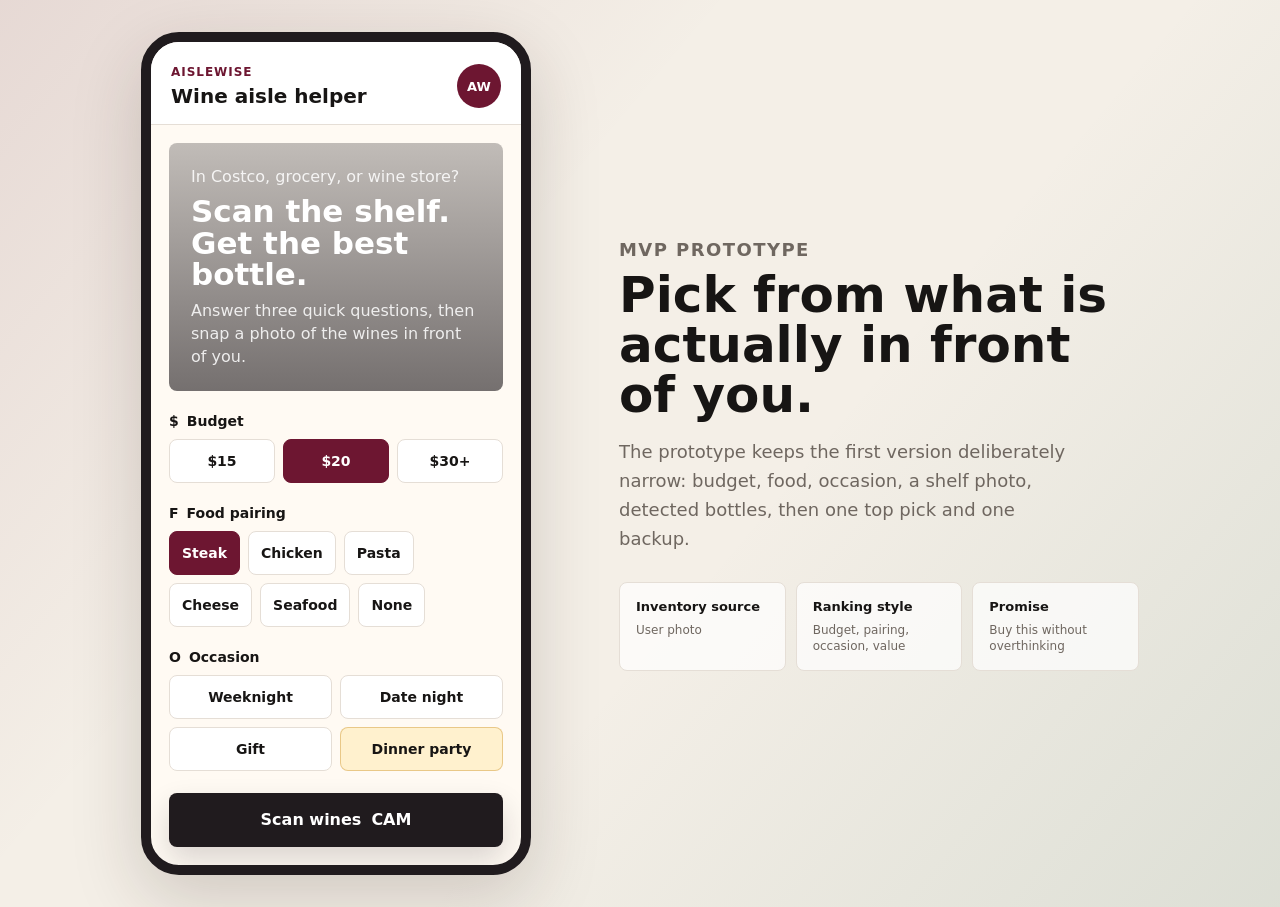
==== netlify-drop/index.html @ 498162f3 "Initial Aislewise MVP" ====
<!doctype html>
<html lang="en">
  <head>
    <meta charset="UTF-8" />
    <meta name="viewport" content="width=device-width, initial-scale=1.0" />
    <title>Aislewise MVP</title>
    <link rel="stylesheet" href="styles.css" />
  </head>
  <body>
    <main class="app-shell">
      <section class="phone" aria-label="Aislewise clickable prototype">
        <header class="app-header">
          <div>
            <p class="eyebrow">Aislewise</p>
            <h1>Wine aisle helper</h1>
          </div>
          <div class="brand-mark" aria-hidden="true">AW</div>
        </header>

        <section id="screen" class="screen" aria-live="polite"></section>
      </section>

      <aside class="product-notes" aria-label="MVP notes">
        <p class="eyebrow">MVP prototype</p>
        <h2>Pick from what is actually in front of you.</h2>
        <p>
          The prototype keeps the first version deliberately narrow: budget,
          food, occasion, a shelf photo, detected bottles, then one top pick
          and one backup.
        </p>
        <div class="note-grid">
          <div>
            <strong>Inventory source</strong>
            <span>User photo</span>
          </div>
          <div>
            <strong>Ranking style</strong>
            <span>Budget, pairing, occasion, value</span>
          </div>
          <div>
            <strong>Promise</strong>
            <span>Buy this without overthinking</span>
          </div>
        </div>
      </aside>
    </main>

    <script src="app.js"></script>
  </body>
</html>
---- netlify-drop/styles.css ----
:root {
  --ink: #171514;
  --muted: #6f6760;
  --line: #e5ded6;
  --paper: #fffaf3;
  --surface: #ffffff;
  --cabernet: #6d1631;
  --rioja: #a53d28;
  --gold: #d8a84d;
  --sage: #4d7b68;
  --night: #201b1e;
  --shadow: 0 24px 70px rgba(42, 29, 22, 0.18);
}

* {
  box-sizing: border-box;
}

body {
  margin: 0;
  min-height: 100vh;
  background:
    linear-gradient(130deg, rgba(109, 22, 49, 0.10), transparent 36%),
    linear-gradient(310deg, rgba(77, 123, 104, 0.14), transparent 42%),
    #f4efe7;
  color: var(--ink);
  font-family:
    Inter, ui-sans-serif, system-ui, -apple-system, BlinkMacSystemFont, "Segoe UI",
    sans-serif;
}

button {
  border: 0;
  color: inherit;
  cursor: pointer;
  font: inherit;
}

button:disabled {
  cursor: wait;
  opacity: 0.72;
}

.app-shell {
  display: grid;
  grid-template-columns: minmax(330px, 430px) minmax(280px, 520px);
  gap: 48px;
  align-items: center;
  justify-content: center;
  min-height: 100vh;
  padding: 32px;
}

.phone {
  width: min(100%, 390px);
  min-height: 780px;
  overflow: hidden;
  border: 10px solid var(--night);
  border-radius: 38px;
  background: var(--paper);
  box-shadow: var(--shadow);
}

.app-header {
  display: flex;
  align-items: center;
  justify-content: space-between;
  gap: 16px;
  padding: 22px 20px 16px;
  background: var(--surface);
  border-bottom: 1px solid var(--line);
}

.app-header h1,
.product-notes h2 {
  margin: 0;
  letter-spacing: 0;
}

.app-header h1 {
  font-size: 20px;
  line-height: 1.15;
}

.eyebrow {
  margin: 0 0 6px;
  color: var(--cabernet);
  font-size: 12px;
  font-weight: 800;
  letter-spacing: 0.08em;
  text-transform: uppercase;
}

.brand-mark {
  display: grid;
  width: 44px;
  height: 44px;
  place-items: center;
  border-radius: 50%;
  background: var(--cabernet);
  color: white;
  font-size: 13px;
  font-weight: 900;
}

.screen {
  padding: 18px;
}

.hero-panel {
  padding: 22px;
  border-radius: 8px;
  background:
    linear-gradient(rgba(32, 27, 30, 0.28), rgba(32, 27, 30, 0.62)),
    url("https://images.unsplash.com/photo-1510812431401-41d2bd2722f3?auto=format&fit=crop&w=900&q=80")
      center / cover;
  color: white;
  min-height: 210px;
  display: flex;
  flex-direction: column;
  justify-content: flex-end;
}

.hero-panel h2 {
  max-width: 290px;
  margin: 8px 0;
  font-size: 31px;
  line-height: 1.02;
  letter-spacing: 0;
}

.hero-panel p {
  margin: 0;
  color: rgba(255, 255, 255, 0.86);
  line-height: 1.45;
}

.field-group {
  margin-top: 22px;
}

.field-label {
  display: flex;
  align-items: center;
  gap: 8px;
  margin-bottom: 10px;
  font-size: 14px;
  font-weight: 800;
}

.icon {
  display: inline-grid;
  width: 22px;
  height: 22px;
  place-items: center;
  color: var(--cabernet);
}

.segmented,
.chip-row,
.occasion-grid {
  display: grid;
  gap: 8px;
}

.segmented {
  grid-template-columns: repeat(3, 1fr);
}

.occasion-grid {
  grid-template-columns: repeat(2, minmax(0, 1fr));
}

.chip-row {
  display: flex;
  flex-wrap: wrap;
}

.choice {
  min-height: 44px;
  padding: 10px 12px;
  border: 1px solid var(--line);
  border-radius: 8px;
  background: var(--surface);
  color: var(--ink);
  font-size: 14px;
  font-weight: 800;
  transition:
    background 160ms ease,
    border-color 160ms ease,
    color 160ms ease,
    transform 160ms ease;
}

.choice:hover,
.primary-action:hover,
.secondary-action:hover,
.result-card:hover {
  transform: translateY(-1px);
}

.choice.is-active {
  border-color: var(--cabernet);
  background: var(--cabernet);
  color: white;
}

.choice.is-soft-active {
  border-color: rgba(216, 168, 77, 0.55);
  background: #fff1ce;
}

.primary-action,
.secondary-action {
  display: flex;
  align-items: center;
  justify-content: center;
  gap: 10px;
  width: 100%;
  min-height: 54px;
  margin-top: 22px;
  border-radius: 8px;
  font-weight: 900;
  transition:
    transform 160ms ease,
    box-shadow 160ms ease;
}

.primary-action {
  background: var(--night);
  color: white;
  box-shadow: 0 14px 30px rgba(32, 27, 30, 0.16);
}

.secondary-action {
  border: 1px solid var(--line);
  background: var(--surface);
}

.scan-stage {
  padding: 14px;
  border-radius: 8px;
  background: var(--night);
  color: white;
}

.shelf {
  display: grid;
  grid-template-columns: repeat(3, 1fr);
  gap: 9px;
  min-height: 330px;
}

.shelf-slot {
  position: relative;
  display: flex;
  align-items: end;
  justify-content: center;
  overflow: hidden;
  padding: 52px 9px 15px;
  border-radius: 8px;
  background: linear-gradient(180deg, #d9c3a6, #f0dfc3);
}

.price-tag {
  position: absolute;
  top: 12px;
  left: 50%;
  min-width: 58px;
  transform: translateX(-50%);
  border-radius: 4px;
  background: white;
  color: var(--ink);
  font-size: 12px;
  font-weight: 900;
  line-height: 1;
  padding: 8px 7px;
  text-align: center;
}

.bottle {
  position: relative;
  width: 48px;
  border-radius: 24px 24px 7px 7px;
  background:
    linear-gradient(90deg, transparent, rgba(255, 255, 255, 0.08), transparent),
    #26232a;
  box-shadow: inset -8px 0 0 rgba(0, 0, 0, 0.20);
}

.bottle::before {
  content: "";
  position: absolute;
  top: -42px;
  left: 15px;
  width: 18px;
  height: 52px;
  border-radius: 8px 8px 2px 2px;
  background: #26232a;
}

.bottle-label {
  position: absolute;
  right: 5px;
  bottom: 52px;
  left: 5px;
  min-height: 50px;
  display: grid;
  place-items: center;
  border-radius: 4px;
  background: #fff8e9;
  color: var(--ink);
  font-size: 9px;
  font-weight: 900;
  line-height: 1.05;
  padding: 4px;
  text-align: center;
}

.scan-caption {
  display: flex;
  justify-content: space-between;
  gap: 10px;
  margin: 12px 0 0;
  color: rgba(255, 255, 255, 0.78);
  font-size: 12px;
}

.photo-preview {
  display: block;
  width: 100%;
  max-height: 340px;
  object-fit: cover;
  border-radius: 8px;
}

.upload-target {
  display: grid;
  gap: 5px;
  margin-top: 14px;
  padding: 15px;
  border: 1px dashed rgba(109, 22, 49, 0.38);
  border-radius: 8px;
  background: rgba(255, 255, 255, 0.72);
  cursor: pointer;
}

.upload-target input {
  position: absolute;
  width: 1px;
  height: 1px;
  overflow: hidden;
  clip: rect(0, 0, 0, 0);
}

.upload-target span {
  font-weight: 900;
}

.upload-target small {
  color: var(--muted);
}

.inline-error {
  margin: 14px 0 0;
  padding: 11px 12px;
  border: 1px solid #eddca9;
  border-radius: 8px;
  background: #fff7dc;
  color: #514432;
  font-size: 13px;
  line-height: 1.45;
}

.detected-list,
.result-list,
.detail-list {
  display: grid;
  gap: 10px;
}

.detected-list {
  margin-top: 16px;
}

.detected-item {
  display: grid;
  grid-template-columns: 1fr auto;
  gap: 12px;
  align-items: center;
  padding: 13px;
  border: 1px solid var(--line);
  border-radius: 8px;
  background: var(--surface);
}

.detected-item strong,
.result-card h3 {
  display: block;
  line-height: 1.18;
}

.detected-item span,
.filters span,
.subtle {
  color: var(--muted);
  font-size: 12px;
}

.check {
  color: var(--sage);
  font-weight: 1000;
}

.filters {
  display: flex;
  flex-wrap: wrap;
  gap: 7px;
  margin-bottom: 18px;
  padding: 14px;
  border: 1px solid var(--line);
  border-radius: 8px;
  background: var(--surface);
}

.filters span {
  border-radius: 999px;
  background: #f0e8df;
  padding: 7px 10px;
  color: var(--ink);
  font-weight: 800;
}

.screen-title {
  margin: 0 0 12px;
  font-size: 24px;
  letter-spacing: 0;
}

.result-card {
  width: 100%;
  padding: 16px;
  border: 1px solid var(--line);
  border-radius: 8px;
  background: var(--surface);
  text-align: left;
  transition:
    transform 160ms ease,
    border-color 160ms ease;
}

.result-card.top {
  border-color: var(--night);
  background: var(--night);
  color: white;
}

.result-card h3 {
  margin: 12px 0 4px;
  font-size: 18px;
}

.result-head {
  display: grid;
  grid-template-columns: minmax(0, 1fr) 58px;
  gap: 14px;
}

.result-head > div:first-child {
  min-width: 0;
}

.badge-row {
  display: flex;
  flex-wrap: wrap;
  gap: 6px;
}

.badge {
  border-radius: 999px;
  padding: 6px 8px;
  background: #efe8df;
  color: var(--ink);
  font-size: 11px;
  font-weight: 900;
}

.top .badge {
  background: rgba(255, 255, 255, 0.13);
  color: white;
}

.top .badge.gold {
  background: var(--gold);
  color: var(--ink);
}

.match {
  min-width: 54px;
  text-align: right;
  font-weight: 1000;
}

.match strong {
  display: block;
  font-size: 28px;
}

.reason {
  margin: 13px 0 0;
  color: var(--muted);
  font-size: 14px;
  line-height: 1.45;
}

.top .reason,
.top .subtle {
  color: rgba(255, 255, 255, 0.76);
}

.drawer-backdrop {
  position: fixed;
  inset: 0;
  display: flex;
  align-items: end;
  justify-content: center;
  padding: 18px;
  background: rgba(20, 16, 18, 0.52);
}

.drawer {
  width: min(100%, 390px);
  padding: 20px;
  border-radius: 8px;
  background: white;
  box-shadow: var(--shadow);
}

.drawer-head {
  display: grid;
  grid-template-columns: 1fr auto;
  gap: 16px;
}

.drawer h2 {
  margin: 0;
  font-size: 21px;
  letter-spacing: 0;
}

.close-button {
  width: 38px;
  height: 38px;
  border-radius: 50%;
  background: #f0e8df;
  font-size: 22px;
  line-height: 1;
}

.detail-list {
  margin: 16px 0;
}

.detail-item,
.trust-note {
  display: flex;
  gap: 10px;
  padding: 12px;
  border-radius: 8px;
  line-height: 1.45;
}

.detail-item {
  background: #f8f2ec;
  font-size: 14px;
}

.trust-note {
  border: 1px solid #eddca9;
  background: #fff7dc;
  color: #514432;
  font-size: 13px;
}

.product-notes {
  max-width: 520px;
}

.product-notes h2 {
  max-width: 510px;
  font-size: 50px;
  line-height: 1;
}

.product-notes p {
  max-width: 460px;
  color: var(--muted);
  font-size: 18px;
  line-height: 1.6;
}

.note-grid {
  display: grid;
  grid-template-columns: repeat(3, minmax(0, 1fr));
  gap: 10px;
  margin-top: 28px;
}

.note-grid div {
  padding: 16px;
  border: 1px solid var(--line);
  border-radius: 8px;
  background: rgba(255, 255, 255, 0.72);
}

.note-grid strong,
.note-grid span {
  display: block;
}

.note-grid strong {
  font-size: 13px;
}

.note-grid span {
  margin-top: 8px;
  color: var(--muted);
  font-size: 12px;
  line-height: 1.35;
}

@media (max-width: 860px) {
  .app-shell {
    grid-template-columns: 1fr;
    gap: 28px;
    padding: 18px;
  }

  .phone {
    margin: 0 auto;
    min-height: 730px;
  }

  .product-notes {
    order: -1;
    margin: 0 auto;
    text-align: left;
  }

  .product-notes h2 {
    font-size: 36px;
  }

  .product-notes p {
    font-size: 16px;
  }

  .note-grid {
    grid-template-columns: 1fr;
  }
}

@media (max-width: 440px) {
  .app-shell {
    padding: 0;
  }

  .phone {
    width: 100%;
    min-height: 100vh;
    border: 0;
    border-radius: 0;
  }

  .drawer {
    width: 100%;
  }
}
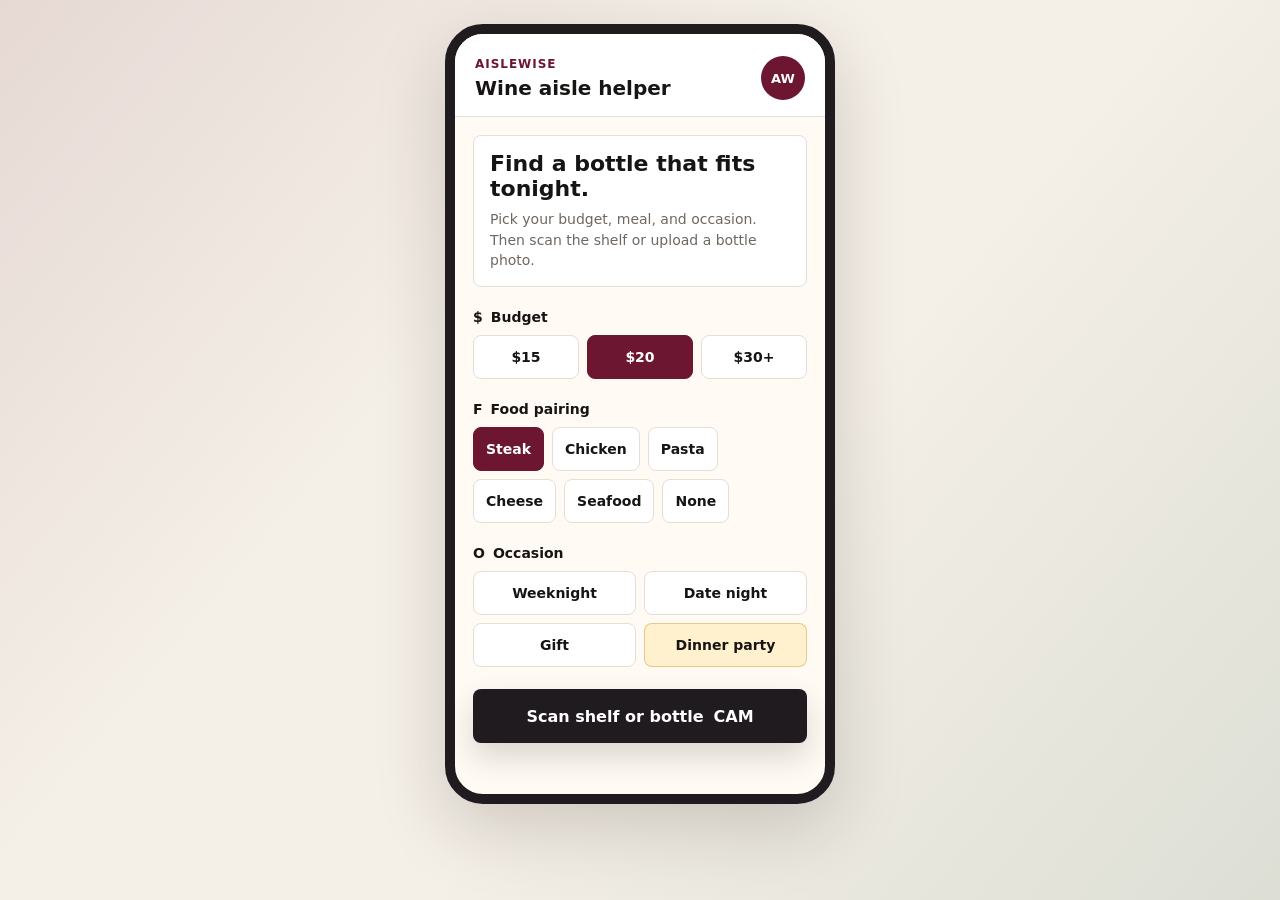
==== commit c62a0f37: "Improve scan flow and logging" ====
--- a/netlify-drop/index.html
+++ b/netlify-drop/index.html
@@ -19,30 +19,6 @@
 
         <section id="screen" class="screen" aria-live="polite"></section>
       </section>
-
-      <aside class="product-notes" aria-label="MVP notes">
-        <p class="eyebrow">MVP prototype</p>
-        <h2>Pick from what is actually in front of you.</h2>
-        <p>
-          The prototype keeps the first version deliberately narrow: budget,
-          food, occasion, a shelf photo, detected bottles, then one top pick
-          and one backup.
-        </p>
-        <div class="note-grid">
-          <div>
-            <strong>Inventory source</strong>
-            <span>User photo</span>
-          </div>
-          <div>
-            <strong>Ranking style</strong>
-            <span>Budget, pairing, occasion, value</span>
-          </div>
-          <div>
-            <strong>Promise</strong>
-            <span>Buy this without overthinking</span>
-          </div>
-        </div>
-      </aside>
     </main>
 
     <script src="app.js"></script>
--- a/netlify-drop/styles.css
+++ b/netlify-drop/styles.css
@@ -42,13 +42,11 @@
 }
 
 .app-shell {
-  display: grid;
-  grid-template-columns: minmax(330px, 430px) minmax(280px, 520px);
-  gap: 48px;
-  align-items: center;
+  display: flex;
+  align-items: flex-start;
   justify-content: center;
   min-height: 100vh;
-  padding: 32px;
+  padding: 24px;
 }
 
 .phone {
@@ -71,8 +69,7 @@
   border-bottom: 1px solid var(--line);
 }
 
-.app-header h1,
-.product-notes h2 {
+.app-header h1 {
   margin: 0;
   letter-spacing: 0;
 }
@@ -107,31 +104,24 @@
   padding: 18px;
 }
 
-.hero-panel {
-  padding: 22px;
-  border-radius: 8px;
-  background:
-    linear-gradient(rgba(32, 27, 30, 0.28), rgba(32, 27, 30, 0.62)),
-    url("https://images.unsplash.com/photo-1510812431401-41d2bd2722f3?auto=format&fit=crop&w=900&q=80")
-      center / cover;
-  color: white;
-  min-height: 210px;
-  display: flex;
-  flex-direction: column;
-  justify-content: flex-end;
-}
-
-.hero-panel h2 {
-  max-width: 290px;
-  margin: 8px 0;
-  font-size: 31px;
-  line-height: 1.02;
+.intro-panel {
+  padding: 16px;
+  border: 1px solid var(--line);
+  border-radius: 8px;
+  background: var(--surface);
+}
+
+.intro-panel h2 {
+  margin: 0;
+  font-size: 22px;
+  line-height: 1.12;
   letter-spacing: 0;
 }
 
-.hero-panel p {
-  margin: 0;
-  color: rgba(255, 255, 255, 0.86);
+.intro-panel p {
+  margin: 8px 0 0;
+  color: var(--muted);
+  font-size: 14px;
   line-height: 1.45;
 }
 
@@ -334,10 +324,16 @@
   border-radius: 8px;
 }
 
+.photo-actions {
+  display: grid;
+  grid-template-columns: repeat(2, minmax(0, 1fr));
+  gap: 10px;
+  margin-top: 14px;
+}
+
 .upload-target {
   display: grid;
   gap: 5px;
-  margin-top: 14px;
   padding: 15px;
   border: 1px dashed rgba(109, 22, 49, 0.38);
   border-radius: 8px;
@@ -582,57 +578,8 @@
   font-size: 13px;
 }
 
-.product-notes {
-  max-width: 520px;
-}
-
-.product-notes h2 {
-  max-width: 510px;
-  font-size: 50px;
-  line-height: 1;
-}
-
-.product-notes p {
-  max-width: 460px;
-  color: var(--muted);
-  font-size: 18px;
-  line-height: 1.6;
-}
-
-.note-grid {
-  display: grid;
-  grid-template-columns: repeat(3, minmax(0, 1fr));
-  gap: 10px;
-  margin-top: 28px;
-}
-
-.note-grid div {
-  padding: 16px;
-  border: 1px solid var(--line);
-  border-radius: 8px;
-  background: rgba(255, 255, 255, 0.72);
-}
-
-.note-grid strong,
-.note-grid span {
-  display: block;
-}
-
-.note-grid strong {
-  font-size: 13px;
-}
-
-.note-grid span {
-  margin-top: 8px;
-  color: var(--muted);
-  font-size: 12px;
-  line-height: 1.35;
-}
-
 @media (max-width: 860px) {
   .app-shell {
-    grid-template-columns: 1fr;
-    gap: 28px;
     padding: 18px;
   }
 
@@ -641,23 +588,6 @@
     min-height: 730px;
   }
 
-  .product-notes {
-    order: -1;
-    margin: 0 auto;
-    text-align: left;
-  }
-
-  .product-notes h2 {
-    font-size: 36px;
-  }
-
-  .product-notes p {
-    font-size: 16px;
-  }
-
-  .note-grid {
-    grid-template-columns: 1fr;
-  }
 }
 
 @media (max-width: 440px) {
